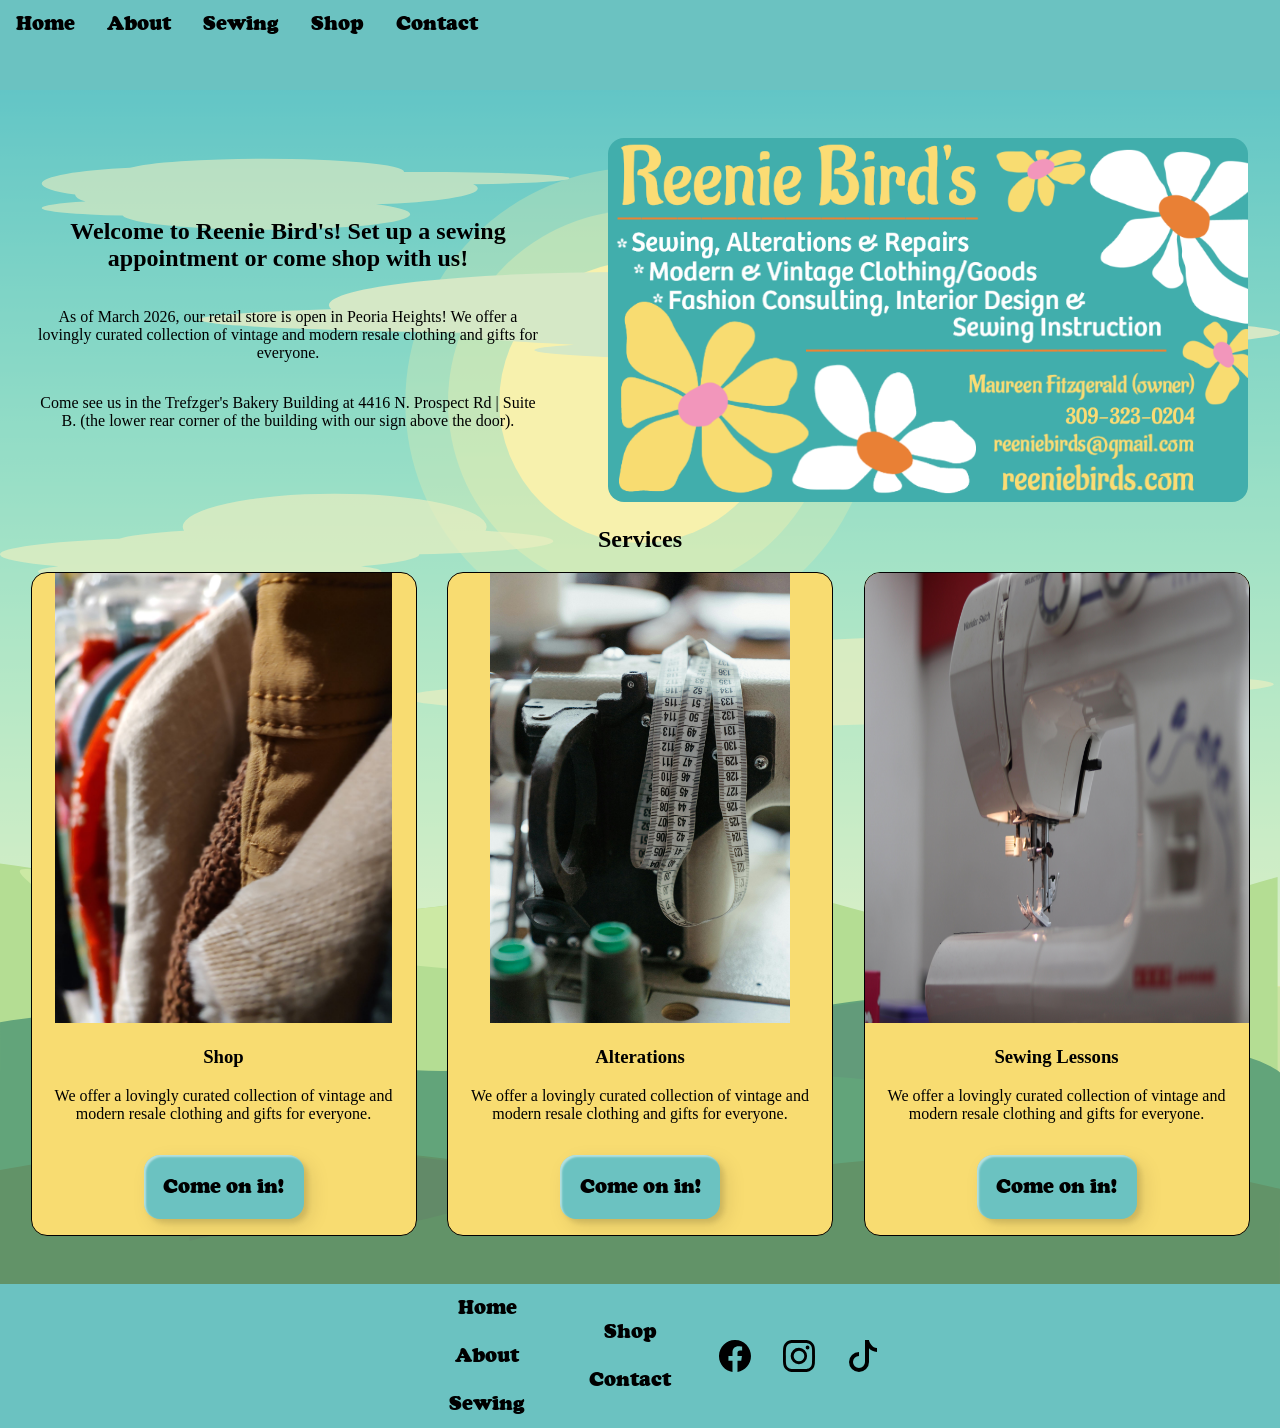
==== index.html @ 81c7e117 "Add files via upload" ====
<!DOCTYPE html>
<html lang="en">
<head>
    <meta charset="UTF-8">
    <meta name="viewport" content="width=device-width, initial-scale=1.0">
    <title>Reenie Bird's</title>
    <link rel="stylesheet" href="output.css">
</head>
<body>
    <section class="nav" id="navbar">
        <a href="index.html">Home</a>
        <a href="about.html">About</a>
        <a href="sewing.html">Sewing</a>
        <a href="shop.html">Shop</a>
        <a href="contact.html">Contact</a>
        <a class="icon" onclick="myFunction()">
            <svg xmlns="http://www.w3.org/2000/svg" width="16" height="16" fill="currentColor" class="bi bi-list"
                viewBox="0 0 16 16">
                <path fill-rule="evenodd"
                    d="M2.5 12a.5.5 0 0 1 .5-.5h10a.5.5 0 0 1 0 1H3a.5.5 0 0 1-.5-.5m0-4a.5.5 0 0 1 .5-.5h10a.5.5 0 0 1 0 1H3a.5.5 0 0 1-.5-.5m0-4a.5.5 0 0 1 .5-.5h10a.5.5 0 0 1 0 1H3a.5.5 0 0 1-.5-.5" />
            </svg>
        </a>

    </section>

    <div class="wrap">
        <img src="images/background.svg" alt="Background" class="hero-background"></img>
    <section class="text-image">
        <div class="text">
        <h1>Welcome to Reenie Bird's! Set up a sewing appointment or come shop with us!</h1>
        <p>As of March 2026, our retail store is open in Peoria Heights! We offer a lovingly curated collection of vintage and modern resale clothing and gifts for everyone.</p>
            <p>Come see us in the Trefzger's Bakery Building at 4416 N. Prospect Rd | Suite B. (the lower rear corner of the building with our sign above the door).</p>
        </div>
        <div class="image">
            <img src="images/reenie.png">
        </div>
    </section>
    <h2 style="position: relative; text-align: center;">Services</h2>
    <section class="cards">
        <div class="card">
            <div class="card-img">
                <img src="images/clothes.jpeg">

            </div>
            <div class="card-text">
                <h3>Shop</h3>
                <p>We offer a lovingly curated collection of vintage and modern resale clothing and gifts for everyone.</p>

            </div>
            <a href="shop.html"><button class="card-button btn-4">
                Come on in!
            </button></a>
        </div>
        <div class="card">
            <div class="card-img">
                <img src="images/alterations.jpg">

            </div>
            <div class="card-text">
                <h3>Alterations</h3>
                <p>We offer a lovingly curated collection of vintage and modern resale clothing and gifts for everyone.</p>

            </div>
            <a href="sewing.html"><button class="card-button btn-4">
                Come on in!
            </button></a>
        </div>
        <div class="card">
            <div class="card-img">
                <img src="images/sewing.jpg">

            </div>
            <div class="card-text">
                <h3>Sewing Lessons</h3>
                <p>We offer a lovingly curated collection of vintage and modern resale clothing and gifts for everyone.</p>

            </div>
            <a href="contact.html"><button class="card-button btn-4">
                Come on in!
            </button></a>
        </div>
    </section>
    </div>
    <section class="footer">
        <div class="footer-col">
        <a href="index.html">Home</a>
        <a href="about.html">About</a>
        <a href="sewing.html">Sewing</a>
        </div>
        <div class="footer-col">
        <a href="shop.html">Shop</a>
        <a href="contact.html">Contact</a>
        </div>
        <div class="footer-col">
        <svg xmlns="http://www.w3.org/2000/svg" width="32" height="32" fill="currentColor" class="bi bi-facebook" viewBox="0 0 16 16">
  <path d="M16 8.049c0-4.446-3.582-8.05-8-8.05C3.58 0-.002 3.603-.002 8.05c0 4.017 2.926 7.347 6.75 7.951v-5.625h-2.03V8.05H6.75V6.275c0-2.017 1.195-3.131 3.022-3.131.876 0 1.791.157 1.791.157v1.98h-1.009c-.993 0-1.303.621-1.303 1.258v1.51h2.218l-.354 2.326H9.25V16c3.824-.604 6.75-3.934 6.75-7.951"/>
</svg>
</div>
<div class="footer-col">
        <svg xmlns="http://www.w3.org/2000/svg" width="32" height="32" fill="currentColor" class="bi bi-instagram" viewBox="0 0 16 16">
  <path d="M8 0C5.829 0 5.556.01 4.703.048 3.85.088 3.269.222 2.76.42a3.9 3.9 0 0 0-1.417.923A3.9 3.9 0 0 0 .42 2.76C.222 3.268.087 3.85.048 4.7.01 5.555 0 5.827 0 8.001c0 2.172.01 2.444.048 3.297.04.852.174 1.433.372 1.942.205.526.478.972.923 1.417.444.445.89.719 1.416.923.51.198 1.09.333 1.942.372C5.555 15.99 5.827 16 8 16s2.444-.01 3.298-.048c.851-.04 1.434-.174 1.943-.372a3.9 3.9 0 0 0 1.416-.923c.445-.445.718-.891.923-1.417.197-.509.332-1.09.372-1.942C15.99 10.445 16 10.173 16 8s-.01-2.445-.048-3.299c-.04-.851-.175-1.433-.372-1.941a3.9 3.9 0 0 0-.923-1.417A3.9 3.9 0 0 0 13.24.42c-.51-.198-1.092-.333-1.943-.372C10.443.01 10.172 0 7.998 0zm-.717 1.442h.718c2.136 0 2.389.007 3.232.046.78.035 1.204.166 1.486.275.373.145.64.319.92.599s.453.546.598.92c.11.281.24.705.275 1.485.039.843.047 1.096.047 3.231s-.008 2.389-.047 3.232c-.035.78-.166 1.203-.275 1.485a2.5 2.5 0 0 1-.599.919c-.28.28-.546.453-.92.598-.28.11-.704.24-1.485.276-.843.038-1.096.047-3.232.047s-2.39-.009-3.233-.047c-.78-.036-1.203-.166-1.485-.276a2.5 2.5 0 0 1-.92-.598 2.5 2.5 0 0 1-.6-.92c-.109-.281-.24-.705-.275-1.485-.038-.843-.046-1.096-.046-3.233s.008-2.388.046-3.231c.036-.78.166-1.204.276-1.486.145-.373.319-.64.599-.92s.546-.453.92-.598c.282-.11.705-.24 1.485-.276.738-.034 1.024-.044 2.515-.045zm4.988 1.328a.96.96 0 1 0 0 1.92.96.96 0 0 0 0-1.92m-4.27 1.122a4.109 4.109 0 1 0 0 8.217 4.109 4.109 0 0 0 0-8.217m0 1.441a2.667 2.667 0 1 1 0 5.334 2.667 2.667 0 0 1 0-5.334"/>
</svg>
</div>
<div class="footer-col">
        <svg xmlns="http://www.w3.org/2000/svg" width="32" height="32" fill="currentColor" class="bi bi-tiktok" viewBox="0 0 16 16">
  <path d="M9 0h1.98c.144.715.54 1.617 1.235 2.512C12.895 3.389 13.797 4 15 4v2c-1.753 0-3.07-.814-4-1.829V11a5 5 0 1 1-5-5v2a3 3 0 1 0 3 3z"/>
</svg>
        </div>

    </section>
    <script src="script.js"></script>
</body>
</html>
---- output.css ----
@font-face {
  font-display: swap;
  font-family: "Cooper";
  font-style: normal;
  font-weight: 400;
  src: url("./fonts/cooper-black-webfont.woff2") format("woff2");
}
body {
  margin: 0;
  padding: 0;
  background-color: #f8dc71;
}

.nav {
  overflow: hidden;
  background-color: #6BC2C1;
  width: 100vw;
  height: 10vh;
  display: flex;
}
.nav .icon {
  display: none;
}
.nav a {
  color: black;
  font-family: "Cooper", sans-serif;
  text-align: center;
  padding: 14px 16px;
  text-decoration: none;
  font-size: 1.25rem;
  margin-top: auto;
  height: 100%;
}
.nav a:hover {
  background-color: #f296bb;
}

.text-image {
  position: relative;
  color: black;
  text-align: center;
  display: flex;
  margin-top: 3rem;
}
.text-image .text {
  width: 40vw;
  display: flex;
  flex-direction: column;
  justify-content: center;
  margin: auto;
}
.text-image .image {
  margin: auto;
}
.text-image .image img {
  width: 50vw;
  height: auto;
  border-radius: 1rem;
}

.sew-header-mobile {
  display: none;
}

.image-text {
  display: flex;
  color: black;
  text-align: center;
  margin-top: 2rem;
}
.image-text .text {
  width: 40vw;
  display: flex;
  flex-direction: column;
  justify-content: center;
  margin: auto;
}
.image-text .image {
  margin: auto;
}
.image-text .image img {
  width: 30vw;
  height: auto;
  border-radius: 1rem;
}

.wrap {
  overflow: hidden;
  position: relative;
}

.hero-background {
  opacity: 0.6;
  position: absolute;
  left: 0;
  top: 0;
  width: 100%;
  height: auto;
}

.cards {
  display: flex;
  justify-content: space-evenly;
  width: 100vw;
  position: relative;
  margin-bottom: 3rem;
}
.cards .card {
  display: flex;
  flex-direction: column;
  align-items: center;
  justify-content: center;
  border: 1px black solid;
  border-radius: 1rem;
  overflow: hidden;
  background-color: #f8dc71;
  width: 30%;
}
.cards .card-img img {
  width: 100%;
  height: 50vh;
}
.cards .card-text {
  text-align: center;
}

.footer {
  overflow: hidden;
  background-color: #6BC2C1;
  width: 100vw;
  display: flex;
  justify-content: center;
  align-items: center;
}
.footer .footer-col {
  display: flex;
  flex-direction: column;
  margin-left: 2rem;
}
.footer .footer-col a {
  color: black;
  font-family: "Cooper", sans-serif;
  text-align: center;
  padding: 14px 16px;
  text-decoration: none;
  font-size: 1.25rem;
  align-self: center;
}

/*-- -------------------------- -->
<---          Contact           -->
<--- -------------------------- -*/
/* Mobile - 360px */
@media only screen and (min-width: 0rem) {
  #cs-contact-490 {
    padding: var(--sectionPadding);
  }
  #cs-contact-490 .cs-container {
    width: 100%;
    /* changes to 1280px at desktop */
    max-width: 34.375rem;
    margin: auto;
    display: flex;
    flex-direction: column;
    justify-content: center;
    align-items: flex-start;
    gap: 3rem;
  }
  #cs-contact-490 .cs-content {
    max-width: 32.625rem;
    text-align: left;
  }
  #cs-contact-490 .cs-text {
    /* 16px - 48px */
    margin: 0 0 clamp(1rem, 4.4vw, 3rem) 0;
  }
  #cs-contact-490 .cs-header {
    /* 13px - 16px */
    font-size: clamp(0.8125rem, 1.5vw, 1rem);
    line-height: 1.2em;
    text-transform: uppercase;
    font-weight: 700;
    letter-spacing: 0.1em;
    margin: 0 0 1rem 0;
    color: #b4b2c7;
    display: block;
  }
  #cs-contact-490 .cs-link {
    /* 16px - 20px */
    font-size: clamp(1rem, 2vw, 1.25rem);
    text-decoration: none;
    line-height: 1.5em;
    font-weight: 700;
    /* 16px - 32px */
    margin: 0 0 clamp(1rem, 2.5vw, 2rem);
    color: var(--headerColor);
    display: block;
  }
  #cs-contact-490 .cs-link:hover {
    text-decoration: underline;
  }
  #cs-contact-490 .cs-link:last-of-type {
    margin-bottom: 0;
  }
  #cs-contact-490 .cs-social {
    /* 32px - 80px */
    margin-top: clamp(2rem, 6vw, 5rem);
    display: inline-flex;
    justify-content: flex-start;
    gap: 0.75rem;
  }
  #cs-contact-490 .cs-social-link {
    /* 32px - 52px */
    width: clamp(2rem, 4vw, 3.25rem);
    height: clamp(2rem, 4vw, 3.25rem);
    background-color: #6BC2C1;
    border-radius: 50%;
    display: flex;
    justify-content: center;
    align-items: center;
    position: relative;
    z-index: 1;
    transition: transform 0.3s, background-color 0.3s;
  }
  #cs-contact-490 .cs-social-link:hover {
    background-color: #f296bb;
    transform: translateY(-0.1875rem);
  }
  #cs-contact-490 .cs-social-img {
    /* 14px - 24px */
    height: clamp(0.875rem, 2vw, 1.5rem);
    width: auto;
    display: block;
  }
  #cs-contact-490 #cs-form-490 {
    width: 100%;
    max-width: 40.625rem;
    /* 32px - 40px */
    margin-bottom: clamp(2rem, 5.3vw, 2.5rem);
    /* 20px - 40px */
    padding: clamp(1.25rem, 4.5vw, 2.5rem);
    /* prevents padding from affecting width and height */
    box-sizing: border-box;
    border: 1px solid #dad9e3;
    border-radius: 1rem;
  }
  #cs-contact-490 .cs-label {
    /* 14px - 16px */
    font-size: clamp(0.875rem, 1.3vw, 1rem);
    line-height: 1.5em;
    font-weight: 700;
    /* 16px - 20px */
    margin-bottom: clamp(1rem, 1em, 1.25rem);
    color: var(--headerColor);
    display: flex;
    justify-content: center;
    align-items: flex-start;
    flex-direction: column;
  }
  #cs-contact-490 .cs-label-message {
    /* 32px - 40px */
    margin-bottom: clamp(2rem, 4.5vw, 2.5rem);
  }
  #cs-contact-490 .cs-input,
  #cs-contact-490 textarea {
    font-size: 1rem;
    width: 100%;
    height: 4rem;
    margin-top: 0.25rem;
    padding-left: 1.25rem;
    /* set transparent border so on hover border doesn't make it glitch */
    border: 1px solid transparent;
    border-bottom: 1px solid #b4b2c7;
    /* prevents border & padding from affecting height */
    box-sizing: border-box;
    transition: border 0.3s;
  }
  #cs-contact-490 .cs-input:hover,
  #cs-contact-490 textarea:hover {
    border: 1px solid var(--primary);
  }
  #cs-contact-490 .cs-input::placeholder,
  #cs-contact-490 textarea::placeholder {
    color: #7d799c;
  }
  #cs-contact-490 textarea {
    font-family: inherit;
    margin: 0;
    padding-top: 1.25rem;
    min-height: 7.5rem;
  }
  #cs-contact-490 .cs-button-solid {
    font-size: 1rem;
    /* 46px - 56px */
    line-height: clamp(2.875em, 5.5vw, 3.5em);
    text-decoration: none;
    font-weight: 700;
    text-align: center;
    margin: auto;
    width: 100%;
    color: #fff;
    padding: 0 1.5rem;
    background-color: var(--primary);
    border: none;
    border-radius: 0.5rem;
    display: inline-block;
    position: relative;
    z-index: 1;
    /* prevents padding from adding to the width */
    box-sizing: border-box;
  }
  #cs-contact-490 .cs-button-solid:before {
    content: "";
    position: absolute;
    height: 100%;
    width: 0%;
    background: #000;
    opacity: 1;
    top: 0;
    left: 0;
    z-index: -1;
    border-radius: 0.5rem;
    transition: width 0.3s;
  }
  #cs-contact-490 .cs-button-solid:hover {
    cursor: pointer;
  }
  #cs-contact-490 .cs-button-solid:hover:before {
    width: 100%;
  }
}
/* Tablet - 700px */
@media only screen and (min-width: 43rem) {
  #cs-contact-490 .cs-container {
    max-width: 80rem;
    flex-direction: row;
    justify-content: space-between;
  }
  #cs-contact-490 .cs-content {
    width: 40%;
    /* pushes it to the right */
    order: 2;
    flex: none;
  }
  #cs-contact-490 #cs-form-490 {
    margin: 0;
  }
}
.card-button {
  width: 10rem;
  height: 4rem;
  color: #000000;
  border-radius: 1rem;
  padding: 10px 25px;
  font-family: "Cooper", sans-serif;
  font-size: 1.25rem;
  background: transparent;
  cursor: pointer;
  transition: all 0.3s ease;
  position: relative;
  display: inline-block;
  box-shadow: inset 2px 2px 2px 0px rgba(255, 255, 255, 0.5), 7px 7px 20px 0px rgba(0, 0, 0, 0.1), 4px 4px 5px 0px rgba(0, 0, 0, 0.1);
  outline: none;
  margin: 1rem;
}

.btn-4 {
  background-color: #6BC2C1;
  line-height: 42px;
  padding: 0;
  border: none;
}

.btn-4:hover {
  background-color: #f296bb;
}

.btn-4 span {
  position: relative;
  display: block;
  width: 100%;
  height: 100%;
}

.btn-4:before,
.btn-4:after {
  position: absolute;
  content: "";
  right: 0;
  top: 0;
  box-shadow: 4px 4px 6px 0 rgba(255, 255, 255, 0.9), -4px -4px 6px 0 rgba(116, 125, 136, 0.2), inset -4px -4px 6px 0 rgba(255, 255, 255, 0.9), inset 4px 4px 6px 0 rgba(116, 125, 136, 0.3);
  transition: all 0.3s ease;
}

.btn-4:before {
  height: 0%;
  width: 0.1px;
}

.btn-4:after {
  width: 0%;
  height: 0.1px;
}

.btn-4:hover:before {
  height: 100%;
}

.btn-4:hover:after {
  width: 100%;
}

.btn-4 span:before,
.btn-4 span:after {
  position: absolute;
  content: "";
  left: 0;
  bottom: 0;
  box-shadow: 4px 4px 6px 0 rgba(255, 255, 255, 0.9), -4px -4px 6px 0 rgba(116, 125, 136, 0.2), inset -4px -4px 6px 0 rgba(255, 255, 255, 0.9), inset 4px 4px 6px 0 rgba(116, 125, 136, 0.3);
  transition: all 0.3s ease;
}

.btn-4 span:before {
  width: 0.1px;
  height: 0%;
}

.btn-4 span:after {
  width: 0%;
  height: 0.1px;
}

.btn-4 span:hover:before {
  height: 100%;
}

.btn-4 span:hover:after {
  width: 100%;
}

@media screen and (max-width: 600px) {
  .nav {
    justify-content: space-between;
  }
  .nav a:not(:first-child) {
    display: none;
  }
  .nav a.icon {
    float: right;
    display: block;
  }
  .hero-background {
    opacity: 0.4;
    position: absolute;
    left: 0;
    top: 0;
    width: auto;
    height: 100%;
  }
  .sew-header-desktop {
    display: none;
  }
  .sew-header-mobile {
    display: block;
    text-align: center;
  }
  .text-image {
    position: relative;
    color: black;
    text-align: center;
    display: block;
    margin-top: 0.5rem;
  }
  .text-image .text {
    width: 95vw;
    text-align: center;
    margin: auto;
  }
  .text-image .image {
    margin: auto;
  }
  .text-image .image img {
    width: 95vw;
    height: auto;
    border-radius: 1rem;
  }
  .image-text {
    display: block;
    color: black;
    text-align: center;
    margin-top: 2rem;
  }
  .image-text .text {
    width: 95vw;
    margin: auto;
  }
  .image-text .image {
    margin: auto;
  }
  .image-text .image img {
    width: 95vw;
    height: auto;
    border-radius: 1rem;
  }
  .cards {
    display: block;
  }
  .cards .card {
    width: 95vw;
    margin: auto;
    margin-top: 1rem;
  }
}
/* The "responsive" class is added to the topnav with JavaScript when the user clicks on the icon. This class makes the topnav look good on small screens (display the links vertically instead of horizontally) */
@media screen and (max-width: 600px) {
  .nav.responsive {
    position: relative;
    display: flex;
    flex-direction: column;
    height: auto;
  }
  .nav.responsive a.icon {
    position: absolute;
    right: 0;
    top: 0;
  }
  .nav.responsive a {
    display: flex;
  }
}

/*# sourceMappingURL=output.css.map */
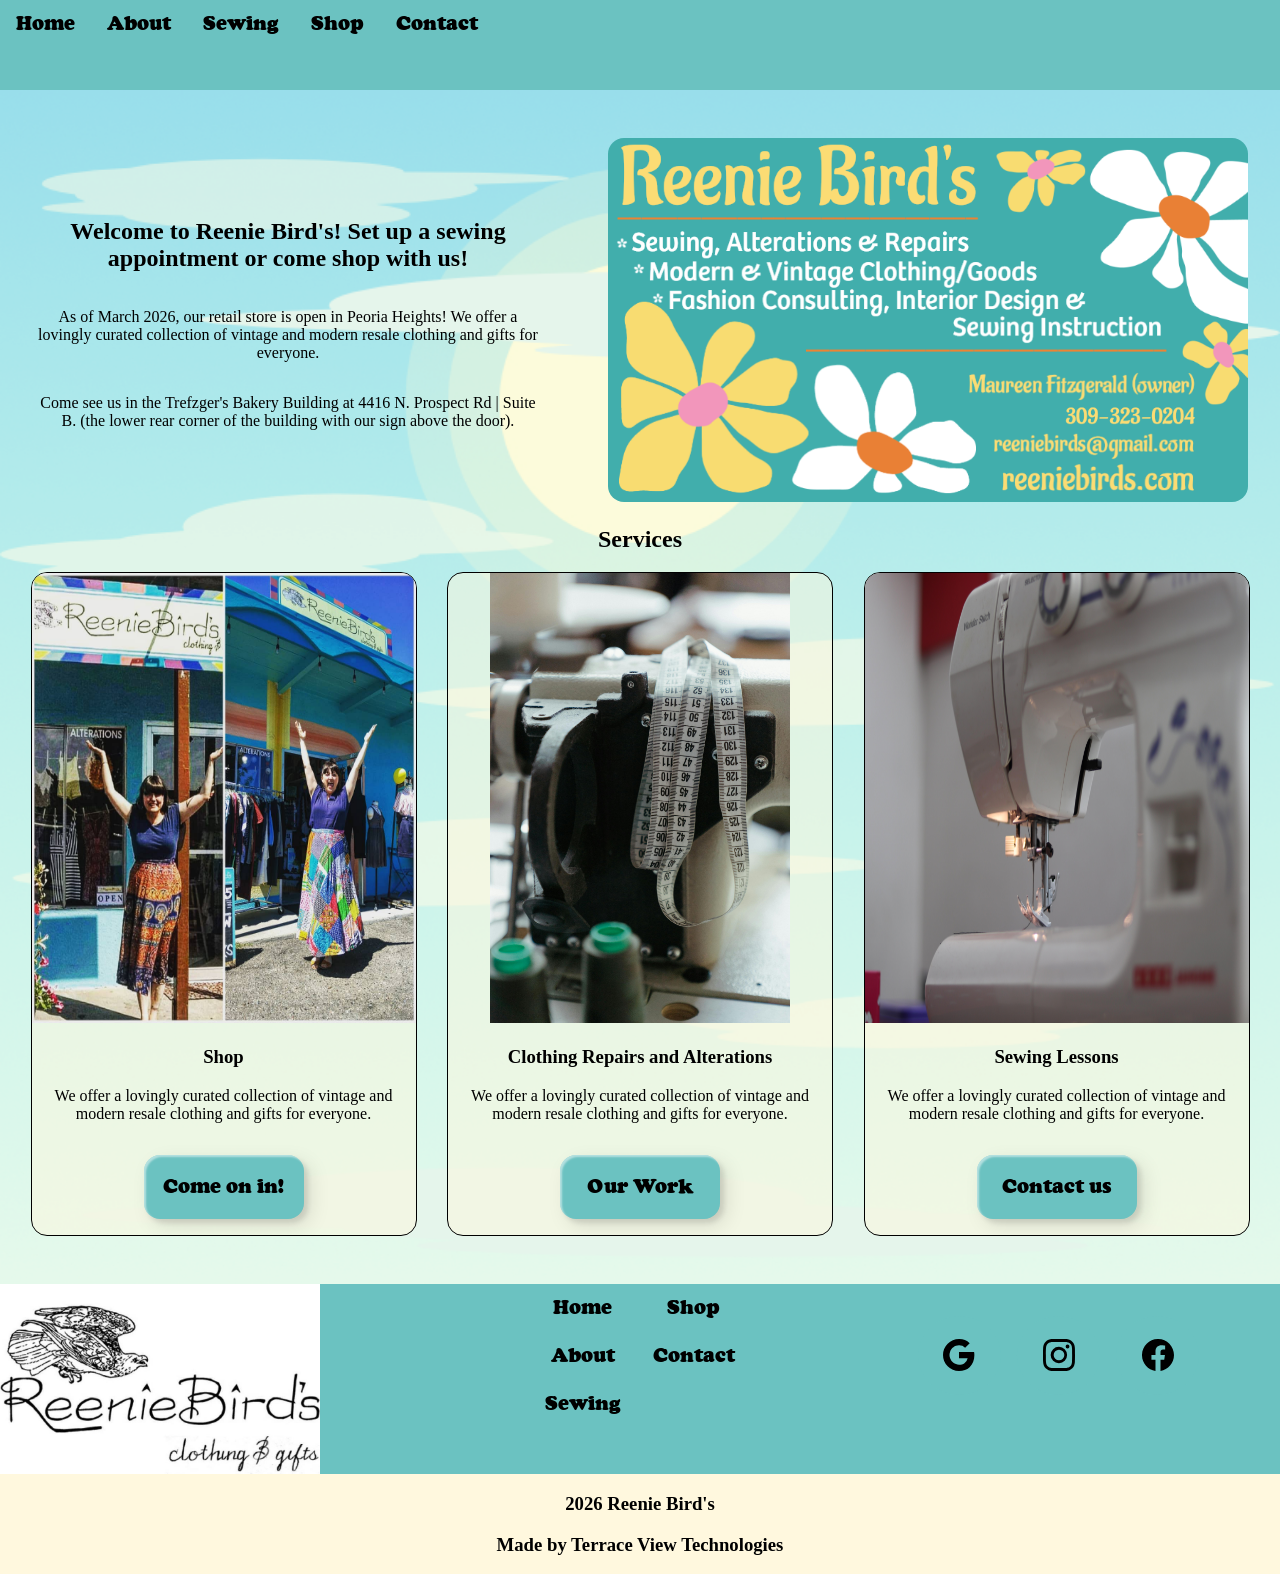
==== commit 7d827275: "Add files via upload" ====
--- a/index.html
+++ b/index.html
@@ -24,7 +24,7 @@
     </section>
 
     <div class="wrap">
-        <img src="images/background.svg" alt="Background" class="hero-background"></img>
+        <img src="images/background copy.jpg" alt="Background" class="hero-background"></img>
     <section class="text-image">
         <div class="text">
         <h1>Welcome to Reenie Bird's! Set up a sewing appointment or come shop with us!</h1>
@@ -39,7 +39,7 @@
     <section class="cards">
         <div class="card">
             <div class="card-img">
-                <img src="images/clothes.jpeg">
+                <img src="images/building.jpg">
 
             </div>
             <div class="card-text">
@@ -57,12 +57,12 @@
 
             </div>
             <div class="card-text">
-                <h3>Alterations</h3>
+                <h3>Clothing Repairs and Alterations</h3>
                 <p>We offer a lovingly curated collection of vintage and modern resale clothing and gifts for everyone.</p>
 
             </div>
             <a href="sewing.html"><button class="card-button btn-4">
-                Come on in!
+                Our Work
             </button></a>
         </div>
         <div class="card">
@@ -76,12 +76,16 @@
 
             </div>
             <a href="contact.html"><button class="card-button btn-4">
-                Come on in!
+                Contact us
             </button></a>
         </div>
     </section>
-    </div>
+    
     <section class="footer">
+        <div class="footer-left">
+            <img src="images/logo.jpg">
+        </div>
+        <div class="footer-center">
         <div class="footer-col">
         <a href="index.html">Home</a>
         <a href="about.html">About</a>
@@ -91,22 +95,37 @@
         <a href="shop.html">Shop</a>
         <a href="contact.html">Contact</a>
         </div>
+        </div>
+        <div class="footer-right">
         <div class="footer-col">
-        <svg xmlns="http://www.w3.org/2000/svg" width="32" height="32" fill="currentColor" class="bi bi-facebook" viewBox="0 0 16 16">
+       <a class="cs-social-link" aria-label="visit google profile" href="">
+                    <svg xmlns="http://www.w3.org/2000/svg" width="32" height="32" class="bi bi-google" viewBox="0 0 16 16">
+  <path d="M15.545 6.558a9.4 9.4 0 0 1 .139 1.626c0 2.434-.87 4.492-2.384 5.885h.002C11.978 15.292 10.158 16 8 16A8 8 0 1 1 8 0a7.7 7.7 0 0 1 5.352 2.082l-2.284 2.284A4.35 4.35 0 0 0 8 3.166c-2.087 0-3.86 1.408-4.492 3.304a4.8 4.8 0 0 0 0 3.063h.003c.635 1.893 2.405 3.301 4.492 3.301 1.078 0 2.004-.276 2.722-.764h-.003a3.7 3.7 0 0 0 1.599-2.431H8v-3.08z"/>
+</svg>
+                </a>
+</div>
+<div class="footer-col">
+        <a class="cs-social-link" aria-label="visit instagram profile" href="">
+                    <svg xmlns="http://www.w3.org/2000/svg" width="32" height="32" class="bi bi-instagram" viewBox="0 0 16 16">
+  <path d="M8 0C5.829 0 5.556.01 4.703.048 3.85.088 3.269.222 2.76.42a3.9 3.9 0 0 0-1.417.923A3.9 3.9 0 0 0 .42 2.76C.222 3.268.087 3.85.048 4.7.01 5.555 0 5.827 0 8.001c0 2.172.01 2.444.048 3.297.04.852.174 1.433.372 1.942.205.526.478.972.923 1.417.444.445.89.719 1.416.923.51.198 1.09.333 1.942.372C5.555 15.99 5.827 16 8 16s2.444-.01 3.298-.048c.851-.04 1.434-.174 1.943-.372a3.9 3.9 0 0 0 1.416-.923c.445-.445.718-.891.923-1.417.197-.509.332-1.09.372-1.942C15.99 10.445 16 10.173 16 8s-.01-2.445-.048-3.299c-.04-.851-.175-1.433-.372-1.941a3.9 3.9 0 0 0-.923-1.417A3.9 3.9 0 0 0 13.24.42c-.51-.198-1.092-.333-1.943-.372C10.443.01 10.172 0 7.998 0zm-.717 1.442h.718c2.136 0 2.389.007 3.232.046.78.035 1.204.166 1.486.275.373.145.64.319.92.599s.453.546.598.92c.11.281.24.705.275 1.485.039.843.047 1.096.047 3.231s-.008 2.389-.047 3.232c-.035.78-.166 1.203-.275 1.485a2.5 2.5 0 0 1-.599.919c-.28.28-.546.453-.92.598-.28.11-.704.24-1.485.276-.843.038-1.096.047-3.232.047s-2.39-.009-3.233-.047c-.78-.036-1.203-.166-1.485-.276a2.5 2.5 0 0 1-.92-.598 2.5 2.5 0 0 1-.6-.92c-.109-.281-.24-.705-.275-1.485-.038-.843-.046-1.096-.046-3.233s.008-2.388.046-3.231c.036-.78.166-1.204.276-1.486.145-.373.319-.64.599-.92s.546-.453.92-.598c.282-.11.705-.24 1.485-.276.738-.034 1.024-.044 2.515-.045zm4.988 1.328a.96.96 0 1 0 0 1.92.96.96 0 0 0 0-1.92m-4.27 1.122a4.109 4.109 0 1 0 0 8.217 4.109 4.109 0 0 0 0-8.217m0 1.441a2.667 2.667 0 1 1 0 5.334 2.667 2.667 0 0 1 0-5.334"/>
+</svg>
+                </a>
+</div>
+<div class="footer-col">
+        <a class="cs-social-link" aria-label="visit facebook profile" href="">
+                    <svg xmlns="http://www.w3.org/2000/svg" width="32" height="32" class="bi bi-facebook" viewBox="0 0 16 16">
   <path d="M16 8.049c0-4.446-3.582-8.05-8-8.05C3.58 0-.002 3.603-.002 8.05c0 4.017 2.926 7.347 6.75 7.951v-5.625h-2.03V8.05H6.75V6.275c0-2.017 1.195-3.131 3.022-3.131.876 0 1.791.157 1.791.157v1.98h-1.009c-.993 0-1.303.621-1.303 1.258v1.51h2.218l-.354 2.326H9.25V16c3.824-.604 6.75-3.934 6.75-7.951"/>
 </svg>
-</div>
-<div class="footer-col">
-        <svg xmlns="http://www.w3.org/2000/svg" width="32" height="32" fill="currentColor" class="bi bi-instagram" viewBox="0 0 16 16">
-  <path d="M8 0C5.829 0 5.556.01 4.703.048 3.85.088 3.269.222 2.76.42a3.9 3.9 0 0 0-1.417.923A3.9 3.9 0 0 0 .42 2.76C.222 3.268.087 3.85.048 4.7.01 5.555 0 5.827 0 8.001c0 2.172.01 2.444.048 3.297.04.852.174 1.433.372 1.942.205.526.478.972.923 1.417.444.445.89.719 1.416.923.51.198 1.09.333 1.942.372C5.555 15.99 5.827 16 8 16s2.444-.01 3.298-.048c.851-.04 1.434-.174 1.943-.372a3.9 3.9 0 0 0 1.416-.923c.445-.445.718-.891.923-1.417.197-.509.332-1.09.372-1.942C15.99 10.445 16 10.173 16 8s-.01-2.445-.048-3.299c-.04-.851-.175-1.433-.372-1.941a3.9 3.9 0 0 0-.923-1.417A3.9 3.9 0 0 0 13.24.42c-.51-.198-1.092-.333-1.943-.372C10.443.01 10.172 0 7.998 0zm-.717 1.442h.718c2.136 0 2.389.007 3.232.046.78.035 1.204.166 1.486.275.373.145.64.319.92.599s.453.546.598.92c.11.281.24.705.275 1.485.039.843.047 1.096.047 3.231s-.008 2.389-.047 3.232c-.035.78-.166 1.203-.275 1.485a2.5 2.5 0 0 1-.599.919c-.28.28-.546.453-.92.598-.28.11-.704.24-1.485.276-.843.038-1.096.047-3.232.047s-2.39-.009-3.233-.047c-.78-.036-1.203-.166-1.485-.276a2.5 2.5 0 0 1-.92-.598 2.5 2.5 0 0 1-.6-.92c-.109-.281-.24-.705-.275-1.485-.038-.843-.046-1.096-.046-3.233s.008-2.388.046-3.231c.036-.78.166-1.204.276-1.486.145-.373.319-.64.599-.92s.546-.453.92-.598c.282-.11.705-.24 1.485-.276.738-.034 1.024-.044 2.515-.045zm4.988 1.328a.96.96 0 1 0 0 1.92.96.96 0 0 0 0-1.92m-4.27 1.122a4.109 4.109 0 1 0 0 8.217 4.109 4.109 0 0 0 0-8.217m0 1.441a2.667 2.667 0 1 1 0 5.334 2.667 2.667 0 0 1 0-5.334"/>
-</svg>
-</div>
-<div class="footer-col">
-        <svg xmlns="http://www.w3.org/2000/svg" width="32" height="32" fill="currentColor" class="bi bi-tiktok" viewBox="0 0 16 16">
-  <path d="M9 0h1.98c.144.715.54 1.617 1.235 2.512C12.895 3.389 13.797 4 15 4v2c-1.753 0-3.07-.814-4-1.829V11a5 5 0 1 1-5-5v2a3 3 0 1 0 3 3z"/>
-</svg>
+                </a>
+        </div>
         </div>
 
+        
+    </section>
+    </div>
+    <section style="text-align: center;">
+    <h3>2026 Reenie Bird's</h3>
+    <h3>Made by Terrace View Technologies</h3>
     </section>
     <script src="script.js"></script>
 </body>
--- a/output.css
+++ b/output.css
@@ -8,7 +8,7 @@
 body {
   margin: 0;
   padding: 0;
-  background-color: #f8dc71;
+  background-color: #FFF8DE;
 }
 
 .nav {
@@ -31,6 +31,9 @@
   margin-top: auto;
   height: 100%;
 }
+.nav .icon {
+  height: auto;
+}
 .nav a:hover {
   background-color: #f296bb;
 }
@@ -90,7 +93,7 @@
 }
 
 .hero-background {
-  opacity: 0.6;
+  opacity: 0.4;
   position: absolute;
   left: 0;
   top: 0;
@@ -112,8 +115,8 @@
   justify-content: center;
   border: 1px black solid;
   border-radius: 1rem;
+  background-color: rgba(255, 248, 222, 0.5019607843);
   overflow: hidden;
-  background-color: #f8dc71;
   width: 30%;
 }
 .cards .card-img img {
@@ -126,16 +129,32 @@
 
 .footer {
   overflow: hidden;
+  width: 100vw;
+  display: flex;
+  position: relative;
   background-color: #6BC2C1;
-  width: 100vw;
+}
+.footer .footer-left {
+  display: flex;
+  width: 33.3333333333vw;
+  justify-content: flex-start;
+}
+.footer .footer-left img {
+  width: 25vw;
+}
+.footer .footer-center {
   display: flex;
   justify-content: center;
-  align-items: center;
+  width: 33.3333333333vw;
+}
+.footer .footer-right {
+  display: flex;
+  justify-content: center;
+  width: 33.3333333333vw;
 }
 .footer .footer-col {
   display: flex;
   flex-direction: column;
-  margin-left: 2rem;
 }
 .footer .footer-col a {
   color: black;
@@ -146,16 +165,20 @@
   font-size: 1.25rem;
   align-self: center;
 }
+.footer .footer-col a:hover {
+  background-color: #f296bb;
+}
+.footer .footer-col .cs-social-link {
+  margin-top: 2rem;
+  margin-right: 1rem;
+}
 
 /*-- -------------------------- -->
 <---          Contact           -->
 <--- -------------------------- -*/
 /* Mobile - 360px */
 @media only screen and (min-width: 0rem) {
-  #cs-contact-490 {
-    padding: var(--sectionPadding);
-  }
-  #cs-contact-490 .cs-container {
+  .cs-container {
     width: 100%;
     /* changes to 1280px at desktop */
     max-width: 34.375rem;
@@ -166,15 +189,11 @@
     align-items: flex-start;
     gap: 3rem;
   }
-  #cs-contact-490 .cs-content {
+  .cs-content {
     max-width: 32.625rem;
     text-align: left;
   }
-  #cs-contact-490 .cs-text {
-    /* 16px - 48px */
-    margin: 0 0 clamp(1rem, 4.4vw, 3rem) 0;
-  }
-  #cs-contact-490 .cs-header {
+  .cs-header {
     /* 13px - 16px */
     font-size: clamp(0.8125rem, 1.5vw, 1rem);
     line-height: 1.2em;
@@ -185,7 +204,7 @@
     color: #b4b2c7;
     display: block;
   }
-  #cs-contact-490 .cs-link {
+  .cs-link {
     /* 16px - 20px */
     font-size: clamp(1rem, 2vw, 1.25rem);
     text-decoration: none;
@@ -196,20 +215,20 @@
     color: var(--headerColor);
     display: block;
   }
-  #cs-contact-490 .cs-link:hover {
+  .cs-link:hover {
     text-decoration: underline;
   }
-  #cs-contact-490 .cs-link:last-of-type {
+  .cs-link:last-of-type {
     margin-bottom: 0;
   }
-  #cs-contact-490 .cs-social {
+  .cs-social {
     /* 32px - 80px */
-    margin-top: clamp(2rem, 6vw, 5rem);
+    margin-top: clamp(1rem, 6vw, 3rem);
     display: inline-flex;
     justify-content: flex-start;
     gap: 0.75rem;
   }
-  #cs-contact-490 .cs-social-link {
+  .cs-social-link {
     /* 32px - 52px */
     width: clamp(2rem, 4vw, 3.25rem);
     height: clamp(2rem, 4vw, 3.25rem);
@@ -222,17 +241,17 @@
     z-index: 1;
     transition: transform 0.3s, background-color 0.3s;
   }
-  #cs-contact-490 .cs-social-link:hover {
+  .cs-social-link:hover {
     background-color: #f296bb;
     transform: translateY(-0.1875rem);
   }
-  #cs-contact-490 .cs-social-img {
+  .cs-social-img {
     /* 14px - 24px */
     height: clamp(0.875rem, 2vw, 1.5rem);
     width: auto;
     display: block;
   }
-  #cs-contact-490 #cs-form-490 {
+  #cs-form-490 {
     width: 100%;
     max-width: 40.625rem;
     /* 32px - 40px */
@@ -244,7 +263,7 @@
     border: 1px solid #dad9e3;
     border-radius: 1rem;
   }
-  #cs-contact-490 .cs-label {
+  .cs-label {
     /* 14px - 16px */
     font-size: clamp(0.875rem, 1.3vw, 1rem);
     line-height: 1.5em;
@@ -257,12 +276,12 @@
     align-items: flex-start;
     flex-direction: column;
   }
-  #cs-contact-490 .cs-label-message {
+  .cs-label-message {
     /* 32px - 40px */
     margin-bottom: clamp(2rem, 4.5vw, 2.5rem);
   }
-  #cs-contact-490 .cs-input,
-  #cs-contact-490 textarea {
+  .cs-input,
+  textarea {
     font-size: 1rem;
     width: 100%;
     height: 4rem;
@@ -275,21 +294,21 @@
     box-sizing: border-box;
     transition: border 0.3s;
   }
-  #cs-contact-490 .cs-input:hover,
-  #cs-contact-490 textarea:hover {
+  .cs-input:hover,
+  textarea:hover {
     border: 1px solid var(--primary);
   }
-  #cs-contact-490 .cs-input::placeholder,
-  #cs-contact-490 textarea::placeholder {
+  .cs-input::placeholder,
+  textarea::placeholder {
     color: #7d799c;
   }
-  #cs-contact-490 textarea {
+  textarea {
     font-family: inherit;
     margin: 0;
     padding-top: 1.25rem;
     min-height: 7.5rem;
   }
-  #cs-contact-490 .cs-button-solid {
+  .cs-button-solid {
     font-size: 1rem;
     /* 46px - 56px */
     line-height: clamp(2.875em, 5.5vw, 3.5em);
@@ -309,7 +328,7 @@
     /* prevents padding from adding to the width */
     box-sizing: border-box;
   }
-  #cs-contact-490 .cs-button-solid:before {
+  .cs-button-solid:before {
     content: "";
     position: absolute;
     height: 100%;
@@ -322,10 +341,10 @@
     border-radius: 0.5rem;
     transition: width 0.3s;
   }
-  #cs-contact-490 .cs-button-solid:hover {
+  .cs-button-solid:hover {
     cursor: pointer;
   }
-  #cs-contact-490 .cs-button-solid:hover:before {
+  .cs-button-solid:hover:before {
     width: 100%;
   }
 }
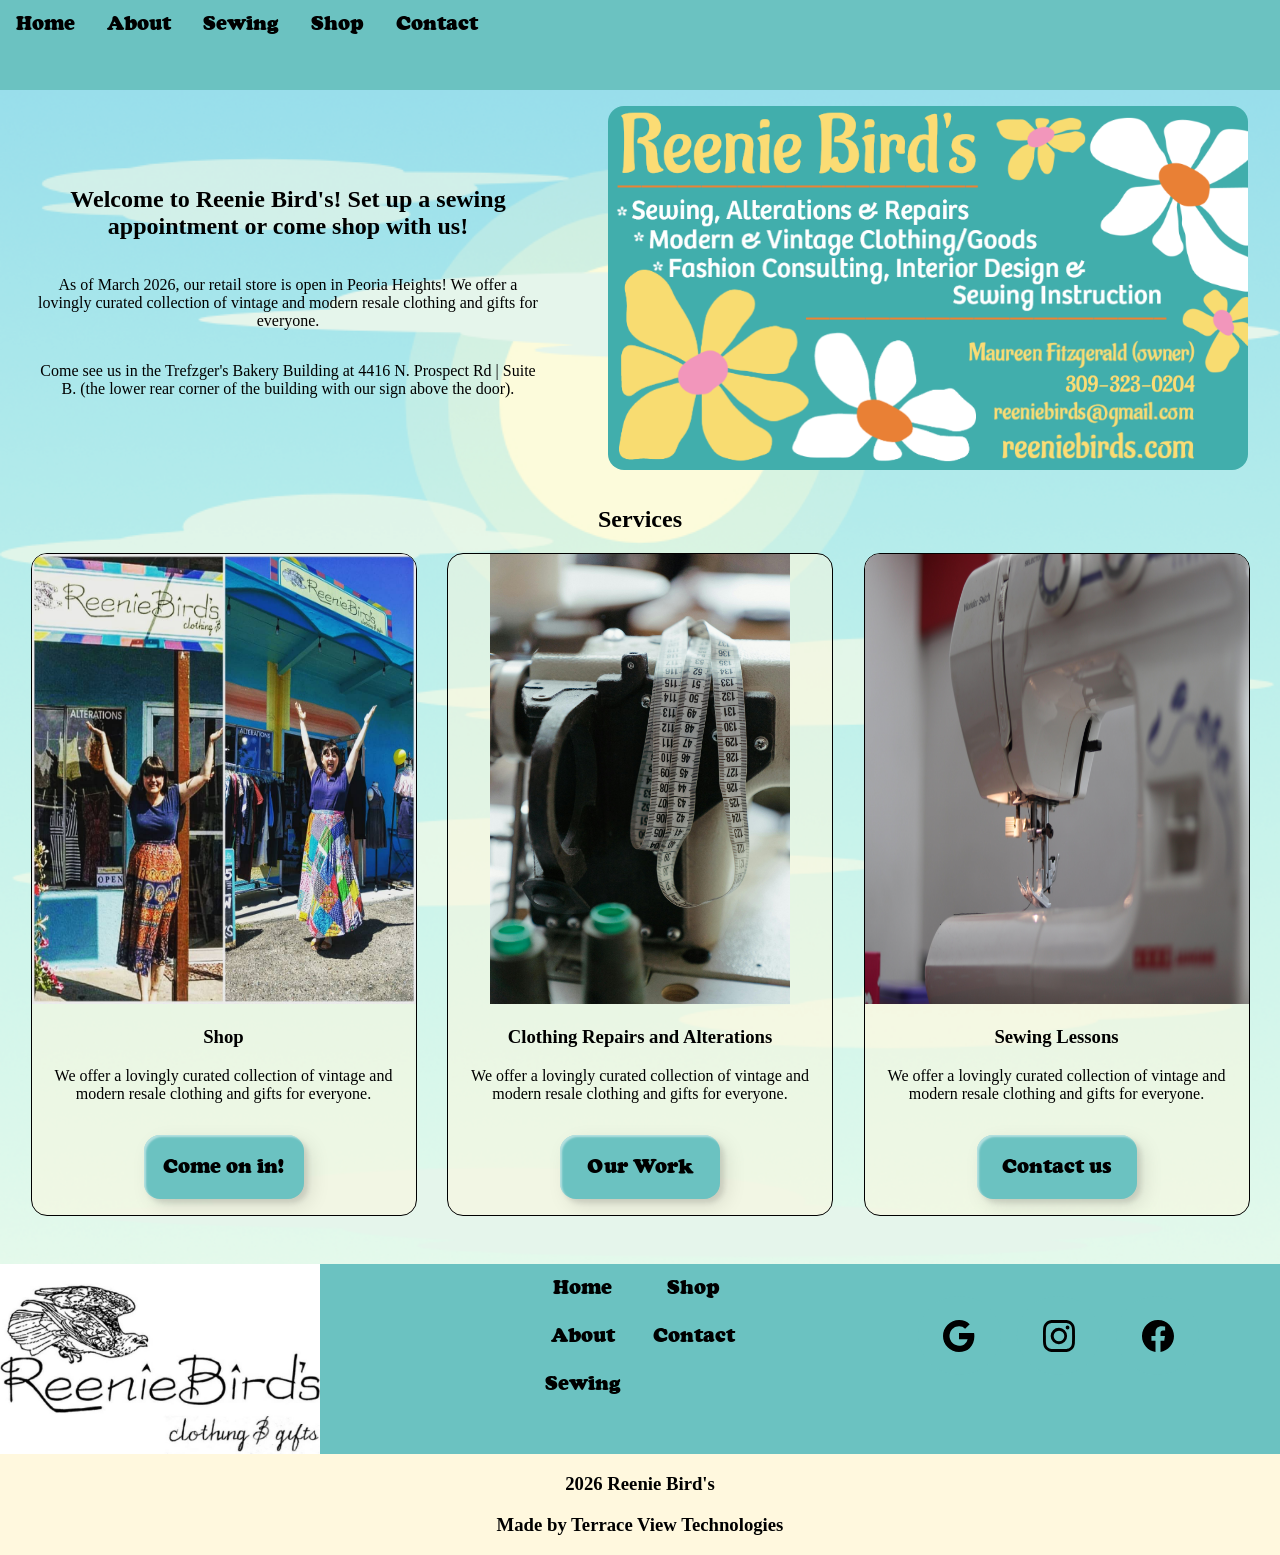
==== commit a0fd0877: "Add files via upload" ====
--- a/index.html
+++ b/index.html
@@ -1,132 +1,207 @@
-<!DOCTYPE html>
+<!doctype html>
 <html lang="en">
-<head>
-    <meta charset="UTF-8">
-    <meta name="viewport" content="width=device-width, initial-scale=1.0">
-    <title>Reenie Bird's</title>
-    <link rel="stylesheet" href="output.css">
-</head>
-<body>
+  <head>
+    <meta charset="UTF-8" />
+    <meta name="viewport" content="width=device-width, initial-scale=1.0" />
+    <meta
+      name="description"
+      content="Peoria Heights shop offering sewing services and a lovingly curated collection of vintage and modern resale clothing and gifts for everyone"
+    />
+    <meta
+      name="keywords"
+      content="Peoria Heights resale clothing, Reenie Bird's Peoria Heights"
+    />
+    <meta property="og:title" content="Reenie Bird's | Peoria Heights" />
+    <meta
+      property="og:description"
+      content="Peoria Heights shop offering sewing services and a lovingly curated collection of vintage and modern resale clothing and gifts for everyone"
+    />
+    <meta property="og:type" content="website" />
+    <meta property="og:image" content="/images/logo.jpg" />
+    <meta property="og:url" content="https://www.reeniebirds.com" />
+    <title>Reenie Bird's | Peoria Heights</title>
+    <link rel="stylesheet" href="output.css" />
+  </head>
+  <body>
     <section class="nav" id="navbar">
-        <a href="index.html">Home</a>
-        <a href="about.html">About</a>
-        <a href="sewing.html">Sewing</a>
-        <a href="shop.html">Shop</a>
-        <a href="contact.html">Contact</a>
-        <a class="icon" onclick="myFunction()">
-            <svg xmlns="http://www.w3.org/2000/svg" width="16" height="16" fill="currentColor" class="bi bi-list"
-                viewBox="0 0 16 16">
-                <path fill-rule="evenodd"
-                    d="M2.5 12a.5.5 0 0 1 .5-.5h10a.5.5 0 0 1 0 1H3a.5.5 0 0 1-.5-.5m0-4a.5.5 0 0 1 .5-.5h10a.5.5 0 0 1 0 1H3a.5.5 0 0 1-.5-.5m0-4a.5.5 0 0 1 .5-.5h10a.5.5 0 0 1 0 1H3a.5.5 0 0 1-.5-.5" />
-            </svg>
-        </a>
-
+      <a href="index.html">Home</a>
+      <a href="about.html">About</a>
+      <a href="sewing.html">Sewing</a>
+      <a href="shop.html">Shop</a>
+      <a href="contact.html">Contact</a>
+      <a class="icon" onclick="myFunction()">
+        <svg
+          xmlns="http://www.w3.org/2000/svg"
+          width="16"
+          height="16"
+          fill="currentColor"
+          class="bi bi-list"
+          viewBox="0 0 16 16"
+        >
+          <path
+            fill-rule="evenodd"
+            d="M2.5 12a.5.5 0 0 1 .5-.5h10a.5.5 0 0 1 0 1H3a.5.5 0 0 1-.5-.5m0-4a.5.5 0 0 1 .5-.5h10a.5.5 0 0 1 0 1H3a.5.5 0 0 1-.5-.5m0-4a.5.5 0 0 1 .5-.5h10a.5.5 0 0 1 0 1H3a.5.5 0 0 1-.5-.5"
+          />
+        </svg>
+      </a>
     </section>
 
     <div class="wrap">
-        <img src="images/background copy.jpg" alt="Background" class="hero-background"></img>
-    <section class="text-image">
+      <img
+        src="images/background copy.jpg"
+        alt="Background"
+        class="hero-background"
+      />
+      <section class="text-image">
         <div class="text">
-        <h1>Welcome to Reenie Bird's! Set up a sewing appointment or come shop with us!</h1>
-        <p>As of March 2026, our retail store is open in Peoria Heights! We offer a lovingly curated collection of vintage and modern resale clothing and gifts for everyone.</p>
-            <p>Come see us in the Trefzger's Bakery Building at 4416 N. Prospect Rd | Suite B. (the lower rear corner of the building with our sign above the door).</p>
+          <h1>
+            Welcome to Reenie Bird's! Set up a sewing appointment or come shop
+            with us!
+          </h1>
+          <p>
+            As of March 2026, our retail store is open in Peoria Heights! We
+            offer a lovingly curated collection of vintage and modern resale
+            clothing and gifts for everyone.
+          </p>
+          <p>
+            Come see us in the Trefzger's Bakery Building at 4416 N. Prospect Rd
+            | Suite B. (the lower rear corner of the building with our sign
+            above the door).
+          </p>
         </div>
         <div class="image">
-            <img src="images/reenie.png">
-        </div>
-    </section>
-    <h2 style="position: relative; text-align: center;">Services</h2>
-    <section class="cards">
+          <img src="images/reenie.png" />
+        </div>
+      </section>
+      <h2 style="position: relative; text-align: center">Services</h2>
+      <section class="cards">
         <div class="card">
-            <div class="card-img">
-                <img src="images/building.jpg">
+          <div class="card-img">
+            <img src="images/building.jpg" />
+          </div>
+          <div class="card-text">
+            <h3>Shop</h3>
+            <p>
+              We offer a lovingly curated collection of vintage and modern
+              resale clothing and gifts for everyone.
+            </p>
+          </div>
+          <a href="shop.html"
+            ><button class="card-button btn-4">Come on in!</button></a
+          >
+        </div>
+        <div class="card">
+          <div class="card-img">
+            <img src="images/alterations.jpg" />
+          </div>
+          <div class="card-text">
+            <h3>Clothing Repairs and Alterations</h3>
+            <p>
+              We offer a lovingly curated collection of vintage and modern
+              resale clothing and gifts for everyone.
+            </p>
+          </div>
+          <a href="sewing.html"
+            ><button class="card-button btn-4">Our Work</button></a
+          >
+        </div>
+        <div class="card">
+          <div class="card-img">
+            <img src="images/sewing.jpg" />
+          </div>
+          <div class="card-text">
+            <h3>Sewing Lessons</h3>
+            <p>
+              We offer a lovingly curated collection of vintage and modern
+              resale clothing and gifts for everyone.
+            </p>
+          </div>
+          <a href="contact.html"
+            ><button class="card-button btn-4">Contact us</button></a
+          >
+        </div>
+      </section>
 
-            </div>
-            <div class="card-text">
-                <h3>Shop</h3>
-                <p>We offer a lovingly curated collection of vintage and modern resale clothing and gifts for everyone.</p>
-
-            </div>
-            <a href="shop.html"><button class="card-button btn-4">
-                Come on in!
-            </button></a>
-        </div>
-        <div class="card">
-            <div class="card-img">
-                <img src="images/alterations.jpg">
-
-            </div>
-            <div class="card-text">
-                <h3>Clothing Repairs and Alterations</h3>
-                <p>We offer a lovingly curated collection of vintage and modern resale clothing and gifts for everyone.</p>
-
-            </div>
-            <a href="sewing.html"><button class="card-button btn-4">
-                Our Work
-            </button></a>
-        </div>
-        <div class="card">
-            <div class="card-img">
-                <img src="images/sewing.jpg">
-
-            </div>
-            <div class="card-text">
-                <h3>Sewing Lessons</h3>
-                <p>We offer a lovingly curated collection of vintage and modern resale clothing and gifts for everyone.</p>
-
-            </div>
-            <a href="contact.html"><button class="card-button btn-4">
-                Contact us
-            </button></a>
-        </div>
-    </section>
-    
-    <section class="footer">
+      <section class="footer">
         <div class="footer-left">
-            <img src="images/logo.jpg">
+          <img src="images/logo.jpg" />
         </div>
         <div class="footer-center">
-        <div class="footer-col">
-        <a href="index.html">Home</a>
-        <a href="about.html">About</a>
-        <a href="sewing.html">Sewing</a>
-        </div>
-        <div class="footer-col">
-        <a href="shop.html">Shop</a>
-        <a href="contact.html">Contact</a>
-        </div>
+          <div class="footer-col">
+            <a href="index.html">Home</a>
+            <a href="about.html">About</a>
+            <a href="sewing.html">Sewing</a>
+          </div>
+          <div class="footer-col">
+            <a href="shop.html">Shop</a>
+            <a href="contact.html">Contact</a>
+          </div>
         </div>
         <div class="footer-right">
-        <div class="footer-col">
-       <a class="cs-social-link" aria-label="visit google profile" href="">
-                    <svg xmlns="http://www.w3.org/2000/svg" width="32" height="32" class="bi bi-google" viewBox="0 0 16 16">
-  <path d="M15.545 6.558a9.4 9.4 0 0 1 .139 1.626c0 2.434-.87 4.492-2.384 5.885h.002C11.978 15.292 10.158 16 8 16A8 8 0 1 1 8 0a7.7 7.7 0 0 1 5.352 2.082l-2.284 2.284A4.35 4.35 0 0 0 8 3.166c-2.087 0-3.86 1.408-4.492 3.304a4.8 4.8 0 0 0 0 3.063h.003c.635 1.893 2.405 3.301 4.492 3.301 1.078 0 2.004-.276 2.722-.764h-.003a3.7 3.7 0 0 0 1.599-2.431H8v-3.08z"/>
-</svg>
-                </a>
-</div>
-<div class="footer-col">
-        <a class="cs-social-link" aria-label="visit instagram profile" href="">
-                    <svg xmlns="http://www.w3.org/2000/svg" width="32" height="32" class="bi bi-instagram" viewBox="0 0 16 16">
-  <path d="M8 0C5.829 0 5.556.01 4.703.048 3.85.088 3.269.222 2.76.42a3.9 3.9 0 0 0-1.417.923A3.9 3.9 0 0 0 .42 2.76C.222 3.268.087 3.85.048 4.7.01 5.555 0 5.827 0 8.001c0 2.172.01 2.444.048 3.297.04.852.174 1.433.372 1.942.205.526.478.972.923 1.417.444.445.89.719 1.416.923.51.198 1.09.333 1.942.372C5.555 15.99 5.827 16 8 16s2.444-.01 3.298-.048c.851-.04 1.434-.174 1.943-.372a3.9 3.9 0 0 0 1.416-.923c.445-.445.718-.891.923-1.417.197-.509.332-1.09.372-1.942C15.99 10.445 16 10.173 16 8s-.01-2.445-.048-3.299c-.04-.851-.175-1.433-.372-1.941a3.9 3.9 0 0 0-.923-1.417A3.9 3.9 0 0 0 13.24.42c-.51-.198-1.092-.333-1.943-.372C10.443.01 10.172 0 7.998 0zm-.717 1.442h.718c2.136 0 2.389.007 3.232.046.78.035 1.204.166 1.486.275.373.145.64.319.92.599s.453.546.598.92c.11.281.24.705.275 1.485.039.843.047 1.096.047 3.231s-.008 2.389-.047 3.232c-.035.78-.166 1.203-.275 1.485a2.5 2.5 0 0 1-.599.919c-.28.28-.546.453-.92.598-.28.11-.704.24-1.485.276-.843.038-1.096.047-3.232.047s-2.39-.009-3.233-.047c-.78-.036-1.203-.166-1.485-.276a2.5 2.5 0 0 1-.92-.598 2.5 2.5 0 0 1-.6-.92c-.109-.281-.24-.705-.275-1.485-.038-.843-.046-1.096-.046-3.233s.008-2.388.046-3.231c.036-.78.166-1.204.276-1.486.145-.373.319-.64.599-.92s.546-.453.92-.598c.282-.11.705-.24 1.485-.276.738-.034 1.024-.044 2.515-.045zm4.988 1.328a.96.96 0 1 0 0 1.92.96.96 0 0 0 0-1.92m-4.27 1.122a4.109 4.109 0 1 0 0 8.217 4.109 4.109 0 0 0 0-8.217m0 1.441a2.667 2.667 0 1 1 0 5.334 2.667 2.667 0 0 1 0-5.334"/>
-</svg>
-                </a>
-</div>
-<div class="footer-col">
-        <a class="cs-social-link" aria-label="visit facebook profile" href="">
-                    <svg xmlns="http://www.w3.org/2000/svg" width="32" height="32" class="bi bi-facebook" viewBox="0 0 16 16">
-  <path d="M16 8.049c0-4.446-3.582-8.05-8-8.05C3.58 0-.002 3.603-.002 8.05c0 4.017 2.926 7.347 6.75 7.951v-5.625h-2.03V8.05H6.75V6.275c0-2.017 1.195-3.131 3.022-3.131.876 0 1.791.157 1.791.157v1.98h-1.009c-.993 0-1.303.621-1.303 1.258v1.51h2.218l-.354 2.326H9.25V16c3.824-.604 6.75-3.934 6.75-7.951"/>
-</svg>
-                </a>
-        </div>
-        </div>
-
-        
-    </section>
+          <div class="footer-col">
+            <a
+              class="cs-social-link"
+              aria-label="visit google profile"
+              href="https://maps.app.goo.gl/Jky63LUrPMNqRnny6"
+            >
+              <svg
+                xmlns="http://www.w3.org/2000/svg"
+                width="32"
+                height="32"
+                class="bi bi-google"
+                viewBox="0 0 16 16"
+              >
+                <path
+                  d="M15.545 6.558a9.4 9.4 0 0 1 .139 1.626c0 2.434-.87 4.492-2.384 5.885h.002C11.978 15.292 10.158 16 8 16A8 8 0 1 1 8 0a7.7 7.7 0 0 1 5.352 2.082l-2.284 2.284A4.35 4.35 0 0 0 8 3.166c-2.087 0-3.86 1.408-4.492 3.304a4.8 4.8 0 0 0 0 3.063h.003c.635 1.893 2.405 3.301 4.492 3.301 1.078 0 2.004-.276 2.722-.764h-.003a3.7 3.7 0 0 0 1.599-2.431H8v-3.08z"
+                />
+              </svg>
+            </a>
+          </div>
+          <div class="footer-col">
+            <a
+              class="cs-social-link"
+              aria-label="visit instagram profile"
+              href="http://instagram.com/reeniebirds"
+            >
+              <svg
+                xmlns="http://www.w3.org/2000/svg"
+                width="32"
+                height="32"
+                class="bi bi-instagram"
+                viewBox="0 0 16 16"
+              >
+                <path
+                  d="M8 0C5.829 0 5.556.01 4.703.048 3.85.088 3.269.222 2.76.42a3.9 3.9 0 0 0-1.417.923A3.9 3.9 0 0 0 .42 2.76C.222 3.268.087 3.85.048 4.7.01 5.555 0 5.827 0 8.001c0 2.172.01 2.444.048 3.297.04.852.174 1.433.372 1.942.205.526.478.972.923 1.417.444.445.89.719 1.416.923.51.198 1.09.333 1.942.372C5.555 15.99 5.827 16 8 16s2.444-.01 3.298-.048c.851-.04 1.434-.174 1.943-.372a3.9 3.9 0 0 0 1.416-.923c.445-.445.718-.891.923-1.417.197-.509.332-1.09.372-1.942C15.99 10.445 16 10.173 16 8s-.01-2.445-.048-3.299c-.04-.851-.175-1.433-.372-1.941a3.9 3.9 0 0 0-.923-1.417A3.9 3.9 0 0 0 13.24.42c-.51-.198-1.092-.333-1.943-.372C10.443.01 10.172 0 7.998 0zm-.717 1.442h.718c2.136 0 2.389.007 3.232.046.78.035 1.204.166 1.486.275.373.145.64.319.92.599s.453.546.598.92c.11.281.24.705.275 1.485.039.843.047 1.096.047 3.231s-.008 2.389-.047 3.232c-.035.78-.166 1.203-.275 1.485a2.5 2.5 0 0 1-.599.919c-.28.28-.546.453-.92.598-.28.11-.704.24-1.485.276-.843.038-1.096.047-3.232.047s-2.39-.009-3.233-.047c-.78-.036-1.203-.166-1.485-.276a2.5 2.5 0 0 1-.92-.598 2.5 2.5 0 0 1-.6-.92c-.109-.281-.24-.705-.275-1.485-.038-.843-.046-1.096-.046-3.233s.008-2.388.046-3.231c.036-.78.166-1.204.276-1.486.145-.373.319-.64.599-.92s.546-.453.92-.598c.282-.11.705-.24 1.485-.276.738-.034 1.024-.044 2.515-.045zm4.988 1.328a.96.96 0 1 0 0 1.92.96.96 0 0 0 0-1.92m-4.27 1.122a4.109 4.109 0 1 0 0 8.217 4.109 4.109 0 0 0 0-8.217m0 1.441a2.667 2.667 0 1 1 0 5.334 2.667 2.667 0 0 1 0-5.334"
+                />
+              </svg>
+            </a>
+          </div>
+          <div class="footer-col">
+            <a
+              class="cs-social-link"
+              aria-label="visit facebook profile"
+              href="https://facebook.com/reeniebirds"
+            >
+              <svg
+                xmlns="http://www.w3.org/2000/svg"
+                width="32"
+                height="32"
+                class="bi bi-facebook"
+                viewBox="0 0 16 16"
+              >
+                <path
+                  d="M16 8.049c0-4.446-3.582-8.05-8-8.05C3.58 0-.002 3.603-.002 8.05c0 4.017 2.926 7.347 6.75 7.951v-5.625h-2.03V8.05H6.75V6.275c0-2.017 1.195-3.131 3.022-3.131.876 0 1.791.157 1.791.157v1.98h-1.009c-.993 0-1.303.621-1.303 1.258v1.51h2.218l-.354 2.326H9.25V16c3.824-.604 6.75-3.934 6.75-7.951"
+                />
+              </svg>
+            </a>
+          </div>
+        </div>
+      </section>
     </div>
-    <section style="text-align: center;">
-    <h3>2026 Reenie Bird's</h3>
-    <h3>Made by Terrace View Technologies</h3>
+    <section style="text-align: center">
+      <h3>2026 Reenie Bird's</h3>
+      <h3>Made by Terrace View Technologies</h3>
     </section>
     <script src="script.js"></script>
-</body>
-</html>+  </body>
+</html>
--- a/output.css
+++ b/output.css
@@ -43,7 +43,8 @@
   color: black;
   text-align: center;
   display: flex;
-  margin-top: 3rem;
+  margin-top: 1rem;
+  margin-bottom: 2rem;
 }
 .text-image .text {
   width: 40vw;
@@ -51,6 +52,15 @@
   flex-direction: column;
   justify-content: center;
   margin: auto;
+}
+.text-image .text-shop {
+  width: 40vw;
+  text-align: start;
+  margin: auto;
+  width: 40vw;
+  display: flex;
+  flex-direction: column;
+  justify-content: start;
 }
 .text-image .image {
   margin: auto;
@@ -173,6 +183,21 @@
   margin-right: 1rem;
 }
 
+@media only screen and (max-width: 700px) {
+  .footer {
+    display: flex;
+    flex-direction: column;
+    justify-items: center;
+    align-items: center;
+  }
+  .footer .footer-left {
+    width: 95vw;
+  }
+  .footer .footer-left img {
+    width: 80%;
+    margin: auto;
+  }
+}
 /*-- -------------------------- -->
 <---          Contact           -->
 <--- -------------------------- -*/
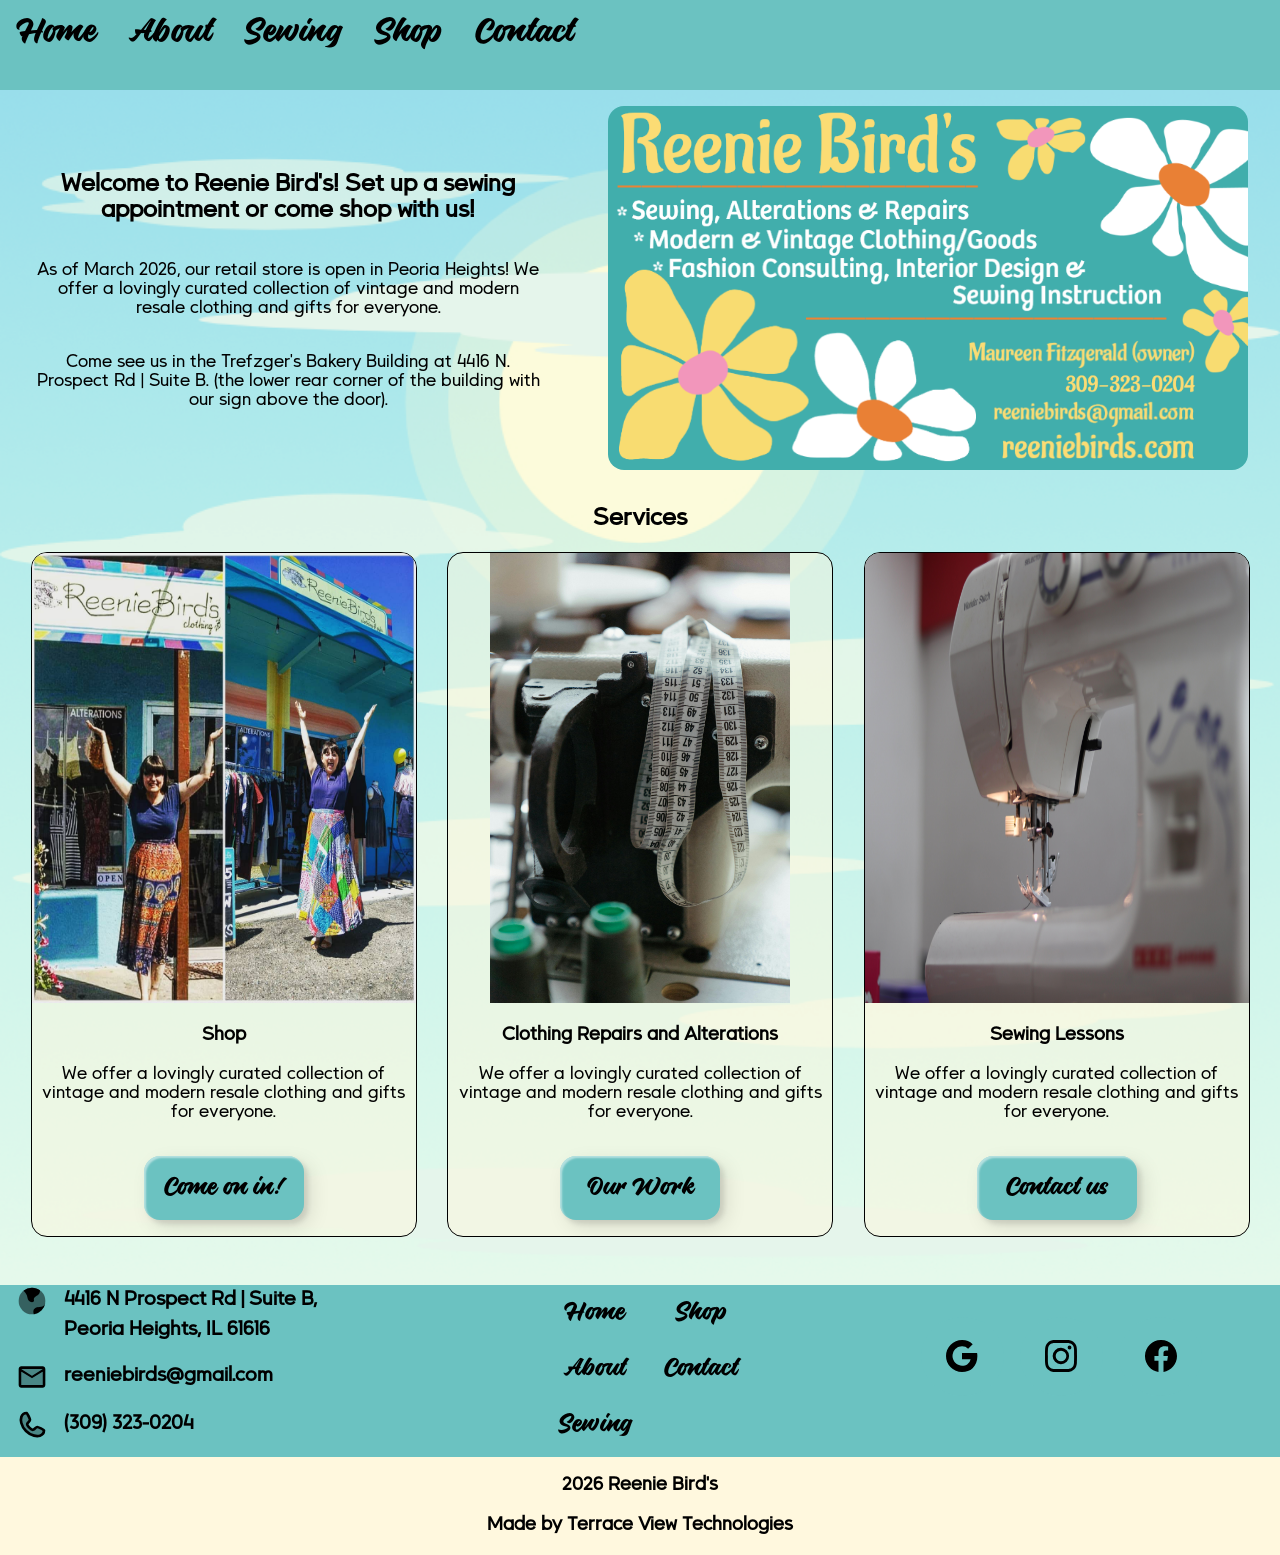
==== commit 4f7f304d: "Add files via upload" ====
--- a/index.html
+++ b/index.html
@@ -123,20 +123,33 @@
       </section>
 
       <section class="footer">
-        <div class="footer-left">
-          <img src="images/logo.jpg" />
+        <div class="footer-left" style="margin-left: 1rem;">
+            <div style="display: flex; margin-bottom: 1rem;">
+                <svg xmlns="http://www.w3.org/2000/svg" width="32px" height="32px" style="margin-right: 1rem;" viewBox="0 0 24 24"><title xmlns="">earth-bold-duotone</title><circle cx="12" cy="12" r="10" fill="currentColor" opacity=".5"/><path fill="currentColor" d="M8.575 9.447C8.388 7.363 6.781 5.421 6 4.711l-.43-.37A9.96 9.96 0 0 1 12 2c2.214 0 4.26.72 5.916 1.936c.234.711-.212 2.196-.68 2.906c-.17.257-.554.577-.976.88c-.95.683-2.15 1.02-2.76 2.278a1.42 1.42 0 0 0-.083 1.016c.06.22.1.459.1.692c.002.755-.762 1.3-1.517 1.292c-1.964-.021-3.25-1.604-3.425-3.553m4.862 8.829c.988-1.862 4.281-1.862 4.281-1.862c3.432-.036 3.896-2.12 4.206-3.173a10.006 10.006 0 0 1-8.535 8.664c-.323-.68-.705-2.21.048-3.629"/></svg>
+            <a href="https://www.google.com/maps/place/Reenie+Bird's+Alterations+and+Repairs%2FReenie+Bird's+Clothing+and+Gifts/@40.7404541,-89.5753849,17z/data=!3m1!4b1!4m6!3m5!1s0x808430a72eebaa35:0xdec595562383ec9b!8m2!3d40.7404541!4d-89.57281!16s%2Fg%2F11bwmffggb?entry=ttu&g_ep=EgoyMDI2MDMyMy4xIKXMDSoASAFQAw%3D%3D" class="cs-link">
+                4416 N Prospect Rd | Suite B, <br>Peoria Heights, IL 61616
+            </a>
+            </div>
+            <div style="display: flex; margin-bottom: 1rem;">
+                <svg xmlns="http://www.w3.org/2000/svg" width="32px" height="32px" style="margin-right: 1rem;" viewBox="0 0 24 24"><title xmlns="">twotone-mail</title><path fill="currentColor" d="M20 6H4l8 4.99zM4 8v10h16V8l-8 5z" opacity=".3"/><path fill="currentColor" d="M20 4H4c-1.1 0-2 .9-2 2v12c0 1.1.9 2 2 2h16c1.1 0 2-.9 2-2V6c0-1.1-.9-2-2-2m0 2l-8 4.99L4 6zm0 12H4V8l8 5l8-5z"/></svg>
+            <a href="mailto:reeniebirds@gmail.com" class="cs-link"> reeniebirds@gmail.com</a>
+            </div>
+            <div style="display: flex; margin-bottom: 1rem;">
+                <svg xmlns="http://www.w3.org/2000/svg" width="32px" height="32px" style="margin-right: 1rem;" viewBox="0 0 24 24"><title xmlns="">phone-twotone</title><path fill="currentColor" fill-opacity="0" stroke="currentColor" stroke-dasharray="62" stroke-linecap="round" stroke-linejoin="round" stroke-width="2" d="M8 3c0.5 0 2.5 4.5 2.5 5c0 1 -1.5 2 -2 3c-0.5 1 0.5 2 1.5 3c0.39 0.39 2 2 3 1.5c1 -0.5 2 -2 3 -2c0.5 0 5 2 5 2.5c0 2 -1.5 3.5 -3 4c-1.5 0.5 -2.5 0.5 -4.5 0c-2 -0.5 -3.5 -1 -6 -3.5c-2.5 -2.5 -3 -4 -3.5 -6c-0.5 -2 -0.5 -3 0 -4.5c0.5 -1.5 2 -3 4 -3Z"><animate fill="freeze" attributeName="stroke-dashoffset" dur="0.6s" values="62;0"/><animate fill="freeze" attributeName="fill-opacity" begin="0.7s" dur="0.15s" to=".3"/></path></svg>
+            <a href="tel:309-323-0204" class="cs-link">(309) 323-0204</a>
+            </div>
         </div>
         <div class="footer-center">
-          <div class="footer-col">
-            <a href="index.html">Home</a>
-            <a href="about.html">About</a>
-            <a href="sewing.html">Sewing</a>
-          </div>
-          <div class="footer-col">
-            <a href="shop.html">Shop</a>
-            <a href="contact.html">Contact</a>
-          </div>
-        </div>
+        <div class="footer-col">
+        <a href="index.html">Home</a>
+        <a href="about.html">About</a>
+        <a href="sewing.html">Sewing</a>
+        </div>
+        <div class="footer-col">
+        <a href="shop.html">Shop</a>
+        <a href="contact.html">Contact</a>
+        </div>
+          </div>
         <div class="footer-right">
           <div class="footer-col">
             <a
--- a/output.css
+++ b/output.css
@@ -1,9 +1,24 @@
 @font-face {
   font-display: swap;
-  font-family: "Cooper";
+  font-family: "cass";
   font-style: normal;
   font-weight: 400;
-  src: url("./fonts/cooper-black-webfont.woff2") format("woff2");
+  src: url("./fonts/J-Audio-Cassette.otf") format("opentype");
+}
+h1, h2, h3, p, li, a, label {
+  font-family: "cass", sans-serif;
+}
+
+p {
+  font-size: 1.1rem;
+}
+
+@font-face {
+  font-display: swap;
+  font-family: "heystone";
+  font-style: normal;
+  font-weight: 400;
+  src: url("./fonts/heystone-typeface-oke.otf") format("opentype");
 }
 body {
   margin: 0;
@@ -23,11 +38,11 @@
 }
 .nav a {
   color: black;
-  font-family: "Cooper", sans-serif;
+  font-family: "heystone", sans-serif;
   text-align: center;
   padding: 14px 16px;
   text-decoration: none;
-  font-size: 1.25rem;
+  font-size: 2rem;
   margin-top: auto;
   height: 100%;
 }
@@ -145,7 +160,6 @@
   background-color: #6BC2C1;
 }
 .footer .footer-left {
-  display: flex;
   width: 33.3333333333vw;
   justify-content: flex-start;
 }
@@ -157,22 +171,31 @@
   justify-content: center;
   width: 33.3333333333vw;
 }
-.footer .footer-right {
-  display: flex;
-  justify-content: center;
-  width: 33.3333333333vw;
-}
-.footer .footer-col {
-  display: flex;
-  flex-direction: column;
-}
-.footer .footer-col a {
+.footer .footer-center a {
   color: black;
-  font-family: "Cooper", sans-serif;
+  font-family: "heystone", sans-serif;
   text-align: center;
   padding: 14px 16px;
   text-decoration: none;
-  font-size: 1.25rem;
+  font-size: 1.5rem;
+  align-self: center;
+}
+.footer .footer-right {
+  display: flex;
+  justify-content: center;
+  width: 33.3333333333vw;
+}
+.footer .footer-col {
+  display: flex;
+  flex-direction: column;
+}
+.footer .footer-col a {
+  color: black;
+  font-family: "heystone", sans-serif;
+  text-align: center;
+  padding: 14px 16px;
+  text-decoration: none;
+  font-size: 1.5rem;
   align-self: center;
 }
 .footer .footer-col a:hover {
@@ -223,10 +246,10 @@
     font-size: clamp(0.8125rem, 1.5vw, 1rem);
     line-height: 1.2em;
     text-transform: uppercase;
-    font-weight: 700;
     letter-spacing: 0.1em;
     margin: 0 0 1rem 0;
-    color: #b4b2c7;
+    color: black;
+    font-size: 1.25rem;
     display: block;
   }
   .cs-link {
@@ -295,6 +318,7 @@
     font-weight: 700;
     /* 16px - 20px */
     margin-bottom: clamp(1rem, 1em, 1.25rem);
+    font-size: 1.2rem;
     color: var(--headerColor);
     display: flex;
     justify-content: center;
@@ -304,6 +328,7 @@
   .cs-label-message {
     /* 32px - 40px */
     margin-bottom: clamp(2rem, 4.5vw, 2.5rem);
+    font-size: 1.2rem;
   }
   .cs-input,
   textarea {
@@ -396,8 +421,8 @@
   color: #000000;
   border-radius: 1rem;
   padding: 10px 25px;
-  font-family: "Cooper", sans-serif;
-  font-size: 1.25rem;
+  font-family: "heystone", sans-serif;
+  font-size: 1.5rem;
   background: transparent;
   cursor: pointer;
   transition: all 0.3s ease;
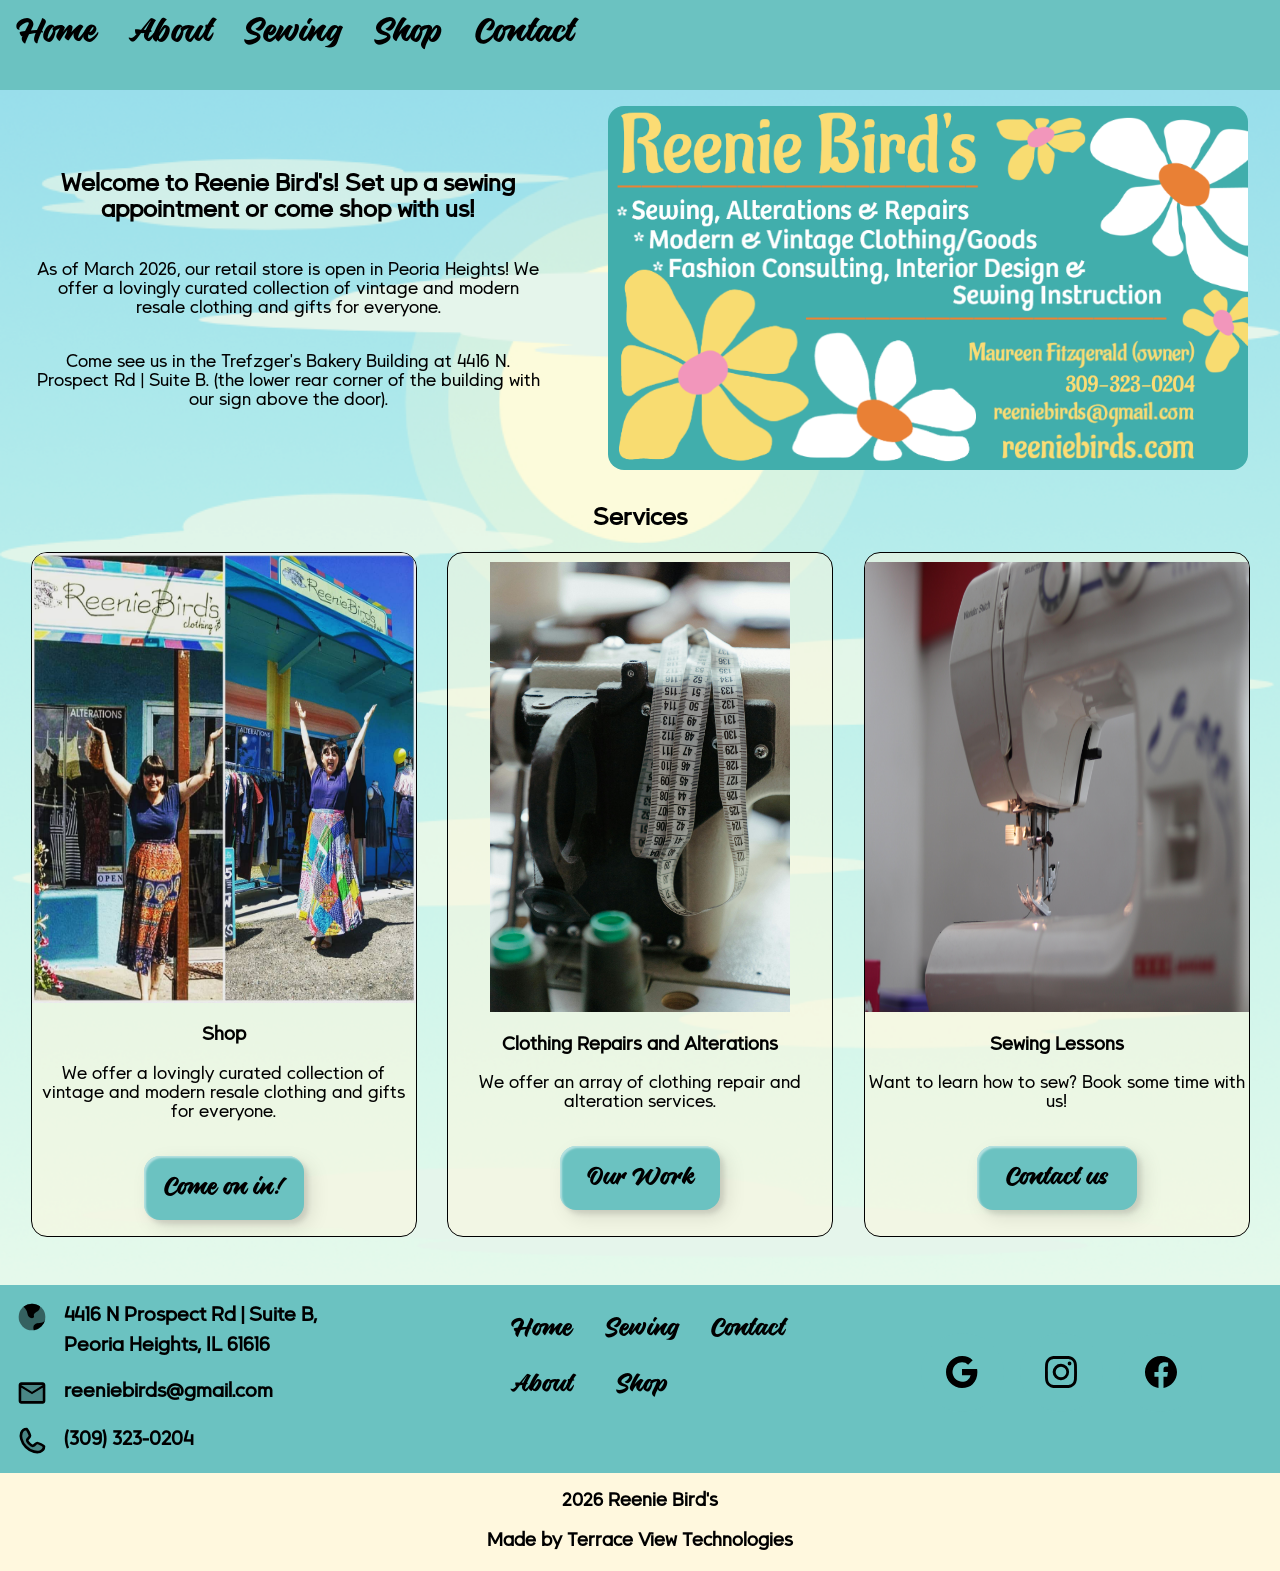
==== commit 4146cdaf: "Add files via upload" ====
--- a/index.html
+++ b/index.html
@@ -97,8 +97,7 @@
           <div class="card-text">
             <h3>Clothing Repairs and Alterations</h3>
             <p>
-              We offer a lovingly curated collection of vintage and modern
-              resale clothing and gifts for everyone.
+              We offer an array of clothing repair and alteration services.
             </p>
           </div>
           <a href="sewing.html"
@@ -112,8 +111,7 @@
           <div class="card-text">
             <h3>Sewing Lessons</h3>
             <p>
-              We offer a lovingly curated collection of vintage and modern
-              resale clothing and gifts for everyone.
+              Want to learn how to sew? Book some time with us!
             </p>
           </div>
           <a href="contact.html"
@@ -121,7 +119,7 @@
           >
         </div>
       </section>
-
+    </div>
       <section class="footer">
         <div class="footer-left" style="margin-left: 1rem;">
             <div style="display: flex; margin-bottom: 1rem;">
@@ -143,13 +141,15 @@
         <div class="footer-col">
         <a href="index.html">Home</a>
         <a href="about.html">About</a>
+        </div>
+        <div class="footer-col">
         <a href="sewing.html">Sewing</a>
+        <a href="shop.html">Shop</a>
         </div>
         <div class="footer-col">
-        <a href="shop.html">Shop</a>
         <a href="contact.html">Contact</a>
         </div>
-          </div>
+        </div>
         <div class="footer-right">
           <div class="footer-col">
             <a
@@ -210,7 +210,6 @@
           </div>
         </div>
       </section>
-    </div>
     <section style="text-align: center">
       <h3>2026 Reenie Bird's</h3>
       <h3>Made by Terrace View Technologies</h3>
--- a/output.css
+++ b/output.css
@@ -158,6 +158,7 @@
   display: flex;
   position: relative;
   background-color: #6BC2C1;
+  padding-top: 1rem;
 }
 .footer .footer-left {
   width: 33.3333333333vw;
@@ -215,10 +216,15 @@
   }
   .footer .footer-left {
     width: 95vw;
+    display: flex;
+    flex-direction: column;
+    align-items: center;
+    margin-top: 1rem;
   }
   .footer .footer-left img {
     width: 80%;
-    margin: auto;
+    display: flex;
+    justify-self: center;
   }
 }
 /*-- -------------------------- -->
@@ -236,6 +242,7 @@
     justify-content: center;
     align-items: flex-start;
     gap: 3rem;
+    margin-bottom: 2rem;
   }
   .cs-content {
     max-width: 32.625rem;
